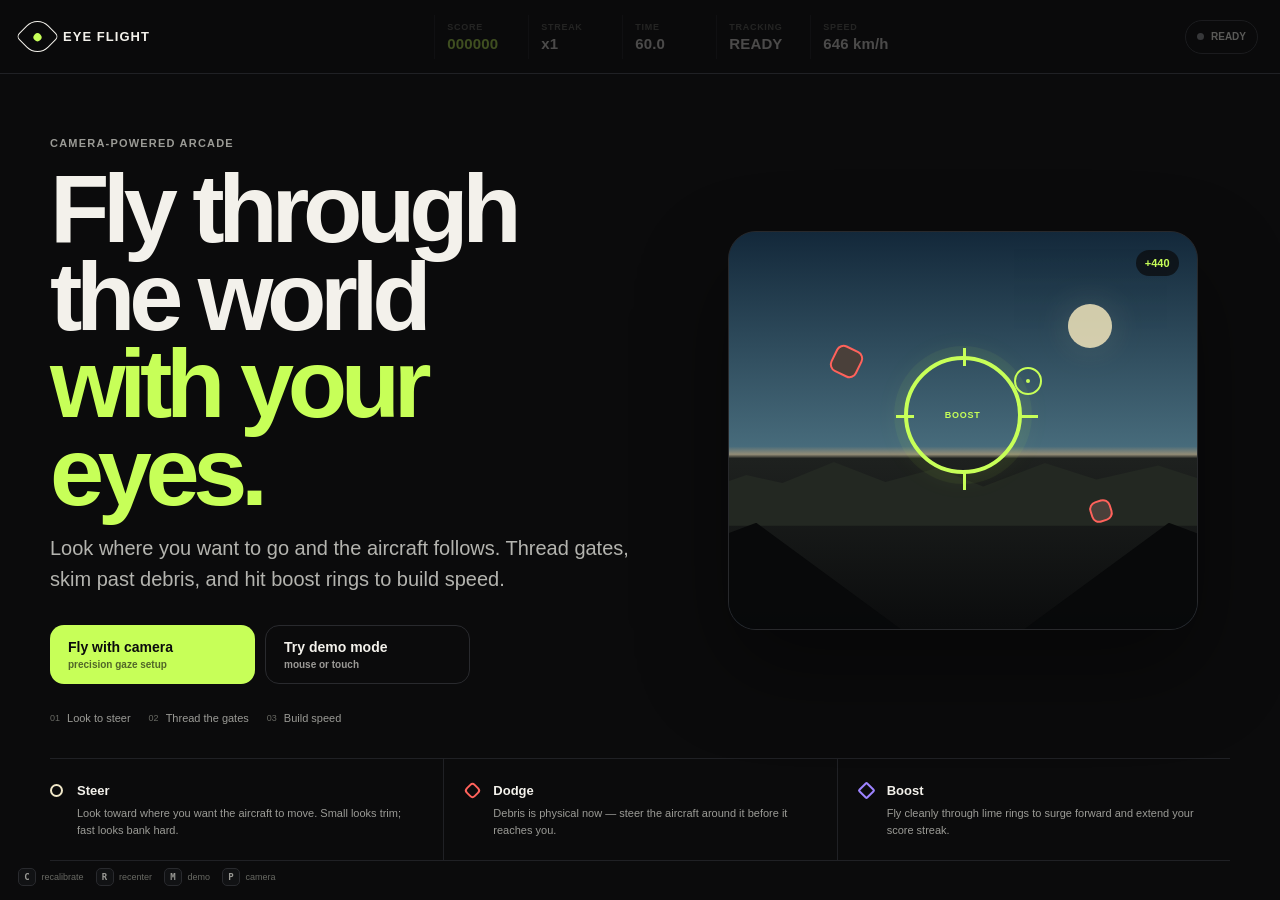
==== index.html @ 7d13439e "first upload" ====
<!doctype html>
<html lang="en">
<head>
  <meta charset="utf-8" />
  <meta name="viewport" content="width=device-width,initial-scale=1,viewport-fit=cover,user-scalable=no" />
  <meta name="theme-color" content="#0b0b0c" />
  <meta name="description" content="Eye Flight is a first-person flying game you steer with your eyes." />
  <meta property="og:title" content="Eye Flight — Fly With Your Eyes" />
  <meta property="og:description" content="Look where you want to fly. Thread gates, dodge debris, and chase speed with gaze control." />
  <meta property="og:type" content="website" />
  <meta name="twitter:card" content="summary" />
  <meta name="mobile-web-app-capable" content="yes" />
  <meta name="apple-mobile-web-app-capable" content="yes" />
  <meta name="apple-mobile-web-app-status-bar-style" content="black-translucent" />
  <link rel="manifest" href="./site.webmanifest" />
  <link rel="icon" href="./favicon.svg" type="image/svg+xml" />
  <link rel="stylesheet" href="./styles.css" />
  <title>Eye Flight — Fly With Your Eyes</title>
  <script>
  (function(){
    window.__eyeFlightBooted=false;
    function fail(message){
      var screen=document.getElementById("errorScreen");
      if(!screen)return;
      document.querySelectorAll(".screen").forEach(function(n){n.classList.remove("active")});
      document.getElementById("errorTitle").textContent="Eye Flight couldn't start";
      document.getElementById("errorMessage").textContent=message||"Something stopped the app before it finished loading.";
      document.getElementById("errorSteps").innerHTML="Reload this page in a current browser. If you use a content blocker, allow scripts and camera access for this site.";
      screen.classList.add("active");
    }
    window.addEventListener("error",function(e){if(!window.__eyeFlightBooted)fail(e.message)});
    window.addEventListener("unhandledrejection",function(e){
      if(!window.__eyeFlightBooted){
        var r=e.reason;fail(r&&r.message?r.message:String(r||"Startup failed."));
      }
    });
    window.addEventListener("DOMContentLoaded",function(){
      setTimeout(function(){if(!window.__eyeFlightBooted)fail("Eye Flight did not finish initializing.")},1800);
    });
  })();
  </script>
</head>
<body data-state="intro">
<div id="app">
  <video id="webcam" autoplay playsinline muted></video>
  <canvas id="probeCanvas" width="128" height="48"></canvas>
  <canvas id="gameCanvas"></canvas>

  <div id="gazeCursor" class="gaze-cursor" aria-hidden="true">
    <span class="cursor-ring"></span>
    <span class="cursor-dot"></span>
  </div>

  <header class="topbar">
    <a class="brand" href="#" aria-label="Eye Flight home">
      <span class="brand-icon" aria-hidden="true"><i></i></span>
      <span class="brand-name">EYE FLIGHT</span>
    </a>
    <div class="hud" aria-label="Game status">
      <div class="hud-item hud-score"><span>SCORE</span><b id="score">000000</b></div>
      <div class="hud-item"><span>STREAK</span><b id="combo">x1</b></div>
      <div class="hud-item"><span>TIME</span><b id="timer">60.0</b></div>
      <div class="hud-item hud-tech"><span>TRACKING</span><b id="sensorMode">READY</b></div>
      <div class="hud-item hud-tech"><span id="precisionRate">CAMERA</span><b id="skipRate">—</b></div>
    </div>
    <div class="top-actions">
      <div class="status-chip"><i id="modeDot"></i><span id="statePill">READY</span></div>
      <button id="mobileCamBtn" class="top-button" type="button">Camera</button>
    </div>
  </header>

  <aside class="camera-card" id="cameraCard">
    <div class="camera-card-head">
      <div><small>CAMERA</small><strong>Live preview</strong></div>
      <button id="togglePreviewBtn" class="plain-icon" type="button" aria-label="Hide camera preview">−</button>
    </div>
    <div class="preview-wrap">
      <canvas id="previewCanvas" width="256" height="144"></canvas>
      <span class="live-label"><i></i>LIVE</span>
    </div>
    <label for="cameraSelect">Choose camera</label>
    <select id="cameraSelect" aria-label="Choose camera"></select>
    <p id="cameraStatus" class="camera-status">Waiting for camera…</p>
    <small class="camera-note">Video stays in your browser.</small>
  </aside>

  <section class="screen active intro-screen" id="introScreen">
    <main class="landing">
      <div class="hero-copy">
        <p class="eyebrow">CAMERA-POWERED ARCADE</p>
        <h1>Fly through the world<br><em>with your eyes.</em></h1>
        <p class="hero-lede">Look where you want to go and the aircraft follows. Thread gates, skim past debris, and hit boost rings to build speed.</p>
        <div class="hero-actions">
          <button id="startBtn" class="button button-primary" type="button"><span>Fly with camera</span><small>precision gaze setup</small></button>
          <button id="mouseBtn" class="button button-secondary" type="button"><span>Try demo mode</span><small>mouse or touch</small></button>
        </div>
        <div class="hero-meta">
          <span><i>01</i> Look to steer</span>
          <span><i>02</i> Thread the gates</span>
          <span><i>03</i> Build speed</span>
        </div>
      </div>

      <div class="hero-visual" aria-hidden="true">
        <div class="demo-stage flight-demo">
          <div class="demo-sky"></div>
          <div class="demo-sun"></div>
          <div class="demo-ridge"></div>
          <div class="demo-flight-gate"><span>BOOST</span></div>
          <div class="demo-debris d1"></div>
          <div class="demo-debris d2"></div>
          <div class="demo-flight-gaze"></div>
          <div class="demo-cockpit left"></div>
          <div class="demo-cockpit right"></div>
          <div class="demo-score">+440</div>
        </div>
      </div>

      <div class="how-row">
        <article><span class="how-mark cyan"></span><div><strong>Steer</strong><p>Look toward where you want the aircraft to move. Small looks trim; fast looks bank hard.</p></div></article>
        <article><span class="how-mark red"></span><div><strong>Dodge</strong><p>Debris is physical now — steer the aircraft around it before it reaches you.</p></div></article>
        <article><span class="how-mark violet"></span><div><strong>Boost</strong><p>Fly cleanly through lime rings to surge forward and extend your score streak.</p></div></article>
      </div>

      <div id="mobileHint" class="mobile-hint">On phones, keep the selfie camera near eye level and hold the device steady while you fly.</div>
      <div class="landing-foot"><span>Camera processing happens in-browser.</span><a href="./privacy.html" target="_blank" rel="noopener">Privacy</a></div>
    </main>
  </section>

  <section class="screen loading-screen" id="loadingScreen">
    <div class="modal-card loading-card">
      <div class="loader-mark"><i></i></div>
      <p class="eyebrow">SETTING UP</p>
      <h2 id="loadingTitle">Starting camera…</h2>
      <p id="loadingDetail">Checking browser support.</p>
      <div class="step-line"><i></i></div>
      <button id="loadingBackBtn" class="text-button" type="button">Cancel</button>
    </div>
  </section>

  <section class="screen calibration-screen" id="calibrationScreen">
    <div class="cal-copy">
      <div><p class="eyebrow">PERSONAL GAZE SETUP</p><h2>Follow each dot with your eyes</h2><p>Keep your head comfortably still while Eye Flight learns your gaze.</p></div>
      <div class="cal-count"><span id="calStage">MAP</span><b id="calCounter">1 / 21</b></div>
    </div>
    <div id="calPoint" class="cal-point"><span class="cal-ring"></span><i></i></div>
    <div id="calWarning" class="warning"><strong>Can't see your eyes clearly.</strong><span>Face the camera and use even front lighting.</span></div>
    <div class="cal-bottom">
      <div class="progress"><i id="calProgress"></i></div>
      <div><span>Eyes only. Keep your head steady.</span><button id="calRestartBtn" class="text-button" type="button">Restart</button></div>
    </div>
  </section>

  <section class="screen ready-screen" id="readyScreen">
    <div class="ready-copy"><p class="eyebrow">READY</p><h2>Flight controls are ready.</h2><p>Look at the center and hold to launch.</p></div>
    <div id="readyTarget" class="ready-target"><div id="readyProgress" class="ready-progress"></div><span class="ready-dot"></span><strong>LOOK HERE</strong></div>
    <div class="quality-card"><span>SETUP QUALITY</span><b id="qualityLabel">CALIBRATED</b><small id="qualityText">Look at the center and hold to begin.</small></div>
  </section>

  <section class="screen gameover-screen" id="gameOverScreen">
    <div class="results">
      <div class="results-score">
        <p class="eyebrow">FLIGHT COMPLETE</p><span>YOUR SCORE</span><h2 id="finalScore">000000</h2><p id="adaptiveSummary"></p>
        <div class="result-actions">
          <button id="replayBtn" class="button button-primary" type="button"><span>Play again</span></button>
          <button id="recalibrateBtn" class="button button-secondary" type="button"><span>Recalibrate</span></button>
        </div>
      </div>
      <div class="result-stats">
        <div><span>GATES</span><b id="statLocks">0</b></div>
        <div><span>BEST STREAK</span><b id="statChain">x0</b></div>
        <div><span>NEAR MISSES</span><b id="statSaccades">0</b></div>
        <div><span>BOOSTS</span><b id="statCaches">0</b></div>
        <div><span>PERFECT GATES</span><b id="statOverdrives">0</b></div>
        <div><span>VISION READS</span><b id="statPrecision">0</b></div>
      </div>
    </div>
  </section>

  <section class="screen error-screen" id="errorScreen">
    <div class="modal-card error-card">
      <div class="error-mark">!</div><p class="eyebrow">CAN'T CONTINUE</p><h2 id="errorTitle">Eye Flight couldn't start</h2><p id="errorMessage"></p><div id="errorSteps" class="error-steps"></div>
      <div class="error-actions"><button id="retryBtn" class="button button-primary" type="button"><span>Try again</span></button><button id="errorMouseBtn" class="button button-secondary" type="button"><span>Use demo mode</span></button></div>
    </div>
  </section>

  <div id="toast" class="toast" role="status" aria-live="polite"></div>
  <div id="overdriveBadge" class="overdrive-badge"><span>BOOST</span><b id="overdriveTime">6.0</b><small>×2</small></div>

  <footer class="footer">
    <span><kbd>C</kbd> recalibrate</span><span><kbd>R</kbd> recenter</span><span><kbd>M</kbd> demo</span><span><kbd>P</kbd> camera</span>
  </footer>
</div>
<script src="./app.js" defer></script>
</body>
</html>
---- styles.css ----
:root{
  --bg:#0b0b0c;--panel:#151618;--panel2:#1a1b1e;--line:#292a2e;--line2:#202125;
  --text:#f3f1eb;--muted:#9b9b96;--muted2:#686963;--lime:#c7ff58;--red:#ff625b;--violet:#9d83ff;--cream:#f0e7c8;
  --topbar:74px;--safe-top:env(safe-area-inset-top,0px);--safe-right:env(safe-area-inset-right,0px);
  --safe-bottom:env(safe-area-inset-bottom,0px);--safe-left:env(safe-area-inset-left,0px);
  color-scheme:dark;font-family:Inter,ui-sans-serif,-apple-system,BlinkMacSystemFont,"Segoe UI",Roboto,Helvetica,Arial,sans-serif;
}
*{box-sizing:border-box} html,body,#app{width:100%;height:100%;margin:0} html,body{background:var(--bg)}
body{overflow:hidden;color:var(--text);-webkit-font-smoothing:antialiased;text-rendering:optimizeLegibility}
button,select{font:inherit} button{cursor:pointer} a{color:inherit}
#app{position:relative;height:100dvh;overflow:hidden;background:var(--bg)}
#webcam,#probeCanvas{position:fixed;left:-10000px;top:-10000px;width:2px;height:2px;opacity:0;pointer-events:none}
#gameCanvas{position:absolute;inset:0;width:100%;height:100%;display:block;z-index:1}

/* top bar */
.topbar{
  position:absolute;z-index:30;left:0;right:0;top:0;height:calc(var(--topbar) + var(--safe-top));
  padding:var(--safe-top) max(22px,var(--safe-right)) 0 max(22px,var(--safe-left));
  display:flex;align-items:center;gap:24px;background:rgba(11,11,12,.96);border-bottom:1px solid var(--line2)
}
.brand{display:flex;align-items:center;gap:10px;text-decoration:none;white-space:nowrap}
.brand-icon{width:31px;height:31px;border:1.5px solid var(--text);border-radius:50% 16% 50% 16%;transform:rotate(45deg);display:grid;place-items:center}
.brand-icon i{width:8px;height:8px;border-radius:50%;background:var(--lime);display:block}
.brand-name{font-size:13px;font-weight:800;letter-spacing:.08em}
.hud{flex:1;display:flex;justify-content:center;gap:6px;min-width:0}
.hud-item{min-width:88px;padding:7px 12px;border-left:1px solid var(--line2)}
.hud-item span{display:block;font-size:9px;color:var(--muted2);letter-spacing:.08em;font-weight:700}
.hud-item b{display:block;margin-top:3px;font-size:15px;letter-spacing:.01em}
.hud-score b{color:var(--lime)}
.top-actions{margin-left:auto;display:flex;align-items:center;gap:8px}
.status-chip{display:flex;align-items:center;gap:7px;height:34px;padding:0 11px;border:1px solid var(--line);border-radius:999px;color:var(--muted);font-size:10px;font-weight:700}
.status-chip i{width:7px;height:7px;border-radius:50%;background:#5b5c5f}
body[data-state=play] .status-chip i{background:var(--lime)}
body[data-state=calibrate] .status-chip i,body[data-state=validate] .status-chip i{background:var(--violet)}
.top-button{display:none;height:34px;padding:0 12px;border:1px solid var(--line);border-radius:10px;background:var(--panel);color:var(--text);font-size:11px;font-weight:700}

/* generic */
.screen{position:absolute;z-index:20;left:0;right:0;top:calc(var(--topbar) + var(--safe-top));bottom:0;display:none;overflow:auto;background:var(--bg)}
.screen.active{display:block}
.eyebrow{margin:0;color:var(--muted);font-size:11px;font-weight:800;letter-spacing:.11em}
.button{border:0;border-radius:14px;min-height:56px;padding:13px 18px;text-align:left;transition:transform .15s ease,background .15s ease,border-color .15s ease}
.button span{display:block;font-size:14px;font-weight:800}.button small{display:block;margin-top:4px;font-size:10px;font-weight:600;opacity:.62}
.button-primary{background:var(--lime);color:#0b0b0c}.button-primary:hover{background:#d3ff79;transform:translateY(-1px)}
.button-secondary{background:transparent;color:var(--text);border:1px solid var(--line)}.button-secondary:hover{background:var(--panel);transform:translateY(-1px)}
.text-button{border:0;padding:6px 0;background:transparent;color:var(--muted);font-size:11px;font-weight:700}.text-button:hover{color:var(--text)}
button:focus-visible,select:focus-visible,a:focus-visible{outline:2px solid var(--lime);outline-offset:3px}

/* landing */
.intro-screen{background:var(--bg)}
.landing{
  width:min(1180px,calc(100% - 44px));min-height:calc(100% - 34px);margin:0 auto;padding:clamp(48px,7vh,86px) 0 34px;
  display:grid;grid-template-columns:1.05fr .95fr;grid-template-areas:"copy visual" "how how" "mobile mobile" "foot foot";
  gap:34px 54px;align-items:center
}
.hero-copy{grid-area:copy;align-self:center}
.hero-copy h1{margin:16px 0 18px;font-size:clamp(58px,7.6vw,104px);line-height:.9;letter-spacing:-.065em;font-weight:800}
.hero-copy h1 em{color:var(--lime);font-style:normal}
.hero-lede{width:min(620px,100%);margin:0;color:#b4b4af;font-size:clamp(16px,1.7vw,20px);line-height:1.55}
.hero-actions{display:flex;gap:10px;margin-top:30px}.hero-actions .button{min-width:205px}
.hero-meta{display:flex;flex-wrap:wrap;gap:10px 18px;margin-top:28px;color:var(--muted);font-size:11px}
.hero-meta span{display:flex;align-items:center;gap:7px}.hero-meta i{font-style:normal;color:var(--muted2);font-size:9px}
.hero-visual{grid-area:visual;display:grid;place-items:center;min-height:430px}
.demo-stage{position:relative;width:min(410px,36vw);aspect-ratio:1;border-radius:50%;background:#111214;border:1px solid #242529;box-shadow:0 40px 100px rgba(0,0,0,.36)}
.demo-stage:before{content:"";position:absolute;inset:11%;border-radius:50%;border:1px solid #202125}
.demo-stage:after{content:"";position:absolute;inset:27%;border-radius:50%;border:1px solid #1d1e21}
.demo-target{position:absolute;width:92px;height:92px;left:50%;top:46%;transform:translate(-50%,-50%);border:2px solid var(--cream);border-radius:50%;display:grid;place-items:center;box-shadow:0 0 0 10px rgba(240,231,200,.04)}
.demo-target span{width:8px;height:8px;border-radius:50%;background:var(--cream)}
.demo-gaze{position:absolute;width:26px;height:26px;left:58%;top:34%;border:2px solid var(--lime);border-radius:50%}.demo-gaze:after{content:"";position:absolute;width:4px;height:4px;border-radius:50%;background:var(--lime);left:9px;top:9px}
.demo-danger{position:absolute;width:28px;height:28px;background:var(--red);border-radius:7px;transform:rotate(45deg)}.d1{left:18%;top:26%}.d2{right:17%;bottom:25%}
.demo-shard{position:absolute;width:18px;height:18px;border:2px solid var(--violet);transform:rotate(45deg)}.s1{left:26%;bottom:21%}.s2{right:21%;top:23%}
.demo-score{position:absolute;right:13%;top:50%;font-size:14px;font-weight:800;color:var(--lime)}
.how-row{grid-area:how;display:grid;grid-template-columns:repeat(3,1fr);border-top:1px solid var(--line2);border-bottom:1px solid var(--line2)}
.how-row article{display:flex;gap:14px;padding:22px 22px 22px 0}.how-row article+article{padding-left:22px;border-left:1px solid var(--line2)}
.how-mark{flex:0 0 auto;width:13px;height:13px;margin-top:3px;border-radius:50%;border:2px solid currentColor}.how-mark.cyan{color:var(--cream)}
.how-mark.red{color:var(--red);border-radius:4px;transform:rotate(45deg)}.how-mark.violet{color:var(--violet);border-radius:2px;transform:rotate(45deg)}
.how-row strong{font-size:13px}.how-row p{margin:6px 0 0;color:var(--muted);font-size:11px;line-height:1.5}
.mobile-hint{grid-area:mobile;display:none;color:var(--muted);font-size:11px;line-height:1.5}
.landing-foot{grid-area:foot;display:flex;justify-content:space-between;gap:20px;color:var(--muted2);font-size:10px}.landing-foot a{text-decoration:none;color:var(--muted)}.landing-foot a:hover{color:var(--text)}

/* camera */
.camera-card{position:absolute;z-index:55;right:18px;top:calc(var(--topbar) + var(--safe-top) + 14px);width:286px;display:none;padding:14px;border:1px solid var(--line);border-radius:18px;background:#111214;box-shadow:0 24px 80px rgba(0,0,0,.48)}
.camera-card.visible{display:block}.camera-card-head{display:flex;align-items:center;justify-content:space-between;margin-bottom:10px}
.camera-card-head small{display:block;color:var(--muted2);font-size:8px;font-weight:800;letter-spacing:.08em}.camera-card-head strong{display:block;margin-top:2px;font-size:12px}
.plain-icon{width:31px;height:31px;border:1px solid var(--line);border-radius:9px;background:transparent;color:var(--text)}
.preview-wrap{position:relative;overflow:hidden;border-radius:12px;background:#050505}#previewCanvas{display:block;width:100%;height:auto;transform:scaleX(-1)}
.live-label{position:absolute;left:8px;bottom:8px;display:flex;align-items:center;gap:5px;padding:4px 6px;background:rgba(0,0,0,.64);border-radius:999px;font-size:8px;font-weight:800}
.live-label i{width:6px;height:6px;border-radius:50%;background:var(--lime)}
.camera-card.preview-hidden .preview-wrap{display:none}.camera-card label{display:block;margin:12px 0 6px;color:var(--muted);font-size:10px;font-weight:700}
.camera-card select{width:100%;border:1px solid var(--line);background:#0e0f10;color:var(--text);border-radius:10px;padding:10px 11px;outline:none}
.camera-status{margin:8px 0 0;color:var(--muted);font-size:10px}.camera-note{display:block;margin-top:6px;color:var(--muted2)}

/* modal/error */
.loading-screen,.error-screen{display:none;place-items:center;padding:26px}.loading-screen.active,.error-screen.active{display:grid}
.modal-card{width:min(520px,100%);border:1px solid var(--line);border-radius:22px;background:var(--panel);padding:34px}.loading-card{text-align:center}
.loader-mark{width:52px;height:52px;margin:0 auto 22px;border:1px solid #303136;border-radius:50%;display:grid;place-items:center}.loader-mark i{width:14px;height:14px;border-radius:50%;background:var(--lime);animation:loaderPulse 1s ease-in-out infinite alternate}
@keyframes loaderPulse{to{transform:scale(.65);opacity:.45}}
.loading-card h2,.error-card h2{margin:10px 0 8px;font-size:30px;letter-spacing:-.035em}.loading-card>p:not(.eyebrow),.error-card>p:not(.eyebrow){margin:0;color:var(--muted);line-height:1.5}
.step-line{height:3px;margin:28px 0 18px;background:#222327;overflow:hidden;border-radius:999px}.step-line i{display:block;width:38%;height:100%;background:var(--lime);animation:loadSlide 1.2s ease-in-out infinite alternate}
@keyframes loadSlide{to{transform:translateX(165%)}}
.error-mark{width:42px;height:42px;margin-bottom:20px;border-radius:50%;border:1px solid #733633;color:var(--red);display:grid;place-items:center;font-weight:900}
.error-steps{margin:18px 0;padding:14px;background:#101113;border-radius:12px;color:#b5b5b0;font-size:11px;line-height:1.55}.error-actions{display:flex;gap:8px}.error-actions .button{flex:1}

/* calibration */
.calibration-screen{overflow:hidden;background:#0b0b0c}.cal-copy{position:absolute;z-index:3;left:26px;right:26px;top:24px;display:flex;align-items:flex-start;justify-content:space-between;gap:24px}
.cal-copy h2{margin:7px 0 5px;font-size:24px;letter-spacing:-.03em}.cal-copy>div>p:last-child{margin:0;color:var(--muted);font-size:11px}
.cal-count{min-width:110px;text-align:right}.cal-count span{display:block;color:var(--muted2);font-size:9px;font-weight:800}.cal-count b{display:block;margin-top:4px;font-size:16px}
.cal-point{position:fixed;z-index:32;width:66px;height:66px;margin:-33px 0 0 -33px;border-radius:50%}.cal-ring{position:absolute;inset:0;border:2px solid var(--cream);border-radius:50%;box-shadow:0 0 0 8px rgba(240,231,200,.04);animation:calBreath 1s ease-in-out infinite alternate}
@keyframes calBreath{to{transform:scale(.88);opacity:.72}}.cal-point i{position:absolute;left:29px;top:29px;width:8px;height:8px;border-radius:50%;background:var(--lime)}
.warning{position:absolute;z-index:3;left:50%;bottom:92px;transform:translateX(-50%);width:min(520px,calc(100% - 32px));display:flex;gap:8px;align-items:center;justify-content:center;padding:10px 12px;border-radius:10px;background:#2a1515;color:#ffb1ac;font-size:10px;opacity:0;transition:opacity .15s}
.warning.visible{opacity:1}.warning span{color:#d58f8b}
.cal-bottom{position:absolute;z-index:3;left:50%;bottom:20px;transform:translateX(-50%);width:min(580px,calc(100% - 36px))}
.progress{height:4px;background:#242529;overflow:hidden;border-radius:999px}.progress i{display:block;width:0;height:100%;background:var(--lime);transition:width .16s}
.cal-bottom>div:last-child{display:flex;justify-content:space-between;align-items:center;margin-top:8px;color:var(--muted);font-size:10px}

/* ready */
.ready-screen{overflow:hidden;background:#0b0b0c}.ready-copy{position:absolute;top:34px;left:50%;width:min(620px,calc(100% - 40px));transform:translateX(-50%);text-align:center}
.ready-copy h2{margin:7px 0 5px;font-size:30px;letter-spacing:-.04em}.ready-copy>p:last-child{margin:0;color:var(--muted);font-size:12px}
.ready-target{position:fixed;width:190px;height:190px;margin:-95px 0 0 -95px;border-radius:50%;border:1px solid #37383c;display:grid;place-items:center}
.ready-target:before{content:"";position:absolute;inset:18px;border:1px solid #25262a;border-radius:50%}.ready-target strong{position:absolute;bottom:43px;font-size:10px;letter-spacing:.08em}
.ready-dot{width:12px;height:12px;border-radius:50%;background:var(--lime)}
.ready-progress{position:absolute;inset:-8px;border-radius:50%;--p:0deg;background:conic-gradient(var(--lime) var(--p),#1e1f22 0);-webkit-mask:radial-gradient(transparent 73%,#000 74%);mask:radial-gradient(transparent 73%,#000 74%)}
.quality-card{position:absolute;left:50%;bottom:28px;width:min(390px,calc(100% - 36px));transform:translateX(-50%);text-align:center}
.quality-card span{display:block;color:var(--muted2);font-size:8px;font-weight:800;letter-spacing:.08em}.quality-card b{display:block;margin-top:5px;font-size:11px}.quality-card small{display:block;margin-top:4px;color:var(--muted)}

/* cursor */
.gaze-cursor{position:fixed;z-index:70;left:50%;top:50%;width:34px;height:34px;margin:-17px 0 0 -17px;pointer-events:none;opacity:0;transform:scale(.8);transition:opacity .08s linear,transform .08s linear}
.gaze-cursor.visible{opacity:1;transform:scale(1)}.cursor-ring{position:absolute;inset:7px;border:2px solid var(--lime);border-radius:50%}.cursor-dot{position:absolute;left:15px;top:15px;width:4px;height:4px;border-radius:50%;background:var(--lime)}
.gaze-cursor.lost .cursor-ring{border-color:var(--red)}.gaze-cursor.lost .cursor-dot{background:var(--red)}
body[data-state=intro] .gaze-cursor,body[data-state=loading] .gaze-cursor,body[data-state=calibrate] .gaze-cursor,body[data-state=validate] .gaze-cursor,body[data-state=gameover] .gaze-cursor,body[data-state=error] .gaze-cursor{opacity:0!important}

/* results */
.gameover-screen{padding:clamp(28px,6vh,64px) 28px}.results{width:min(920px,100%);margin:0 auto;display:grid;grid-template-columns:1.05fr .95fr;gap:16px}
.results-score,.result-stats{border:1px solid var(--line);border-radius:22px;background:var(--panel)}.results-score{padding:36px}.results-score>span{display:block;margin-top:28px;color:var(--muted);font-size:10px;font-weight:800}
.results-score h2{margin:4px 0 10px;color:var(--lime);font-size:clamp(58px,8vw,90px);line-height:1;letter-spacing:-.06em}
.results-score>p:last-of-type{min-height:32px;color:var(--muted);font-size:11px;line-height:1.5}.result-actions{display:flex;gap:8px;margin-top:24px}.result-actions .button{flex:1}
.result-stats{padding:10px;display:grid;grid-template-columns:repeat(2,1fr);gap:8px}.result-stats div{min-height:96px;padding:16px;border:1px solid var(--line2);border-radius:14px;background:#121315}
.result-stats span{display:block;color:var(--muted2);font-size:8px;font-weight:800;letter-spacing:.08em}.result-stats b{display:block;margin-top:10px;font-size:22px}

/* transient */
.toast{position:absolute;z-index:80;top:calc(var(--topbar) + var(--safe-top) + 14px);left:50%;transform:translate(-50%,-5px);padding:9px 13px;border-radius:999px;background:var(--text);color:#0b0b0c;font-size:10px;font-weight:800;opacity:0;transition:.12s;pointer-events:none}
.toast.visible{opacity:1;transform:translate(-50%,0)}
.overdrive-badge{position:absolute;z-index:45;top:calc(var(--topbar) + var(--safe-top) + 14px);left:50%;transform:translateX(-50%);display:none;align-items:center;gap:8px;padding:9px 12px;border-radius:999px;background:var(--violet);color:#0b0b0c;font-size:10px;font-weight:900}
.overdrive-badge.visible{display:flex}.overdrive-badge b{font-size:12px}.overdrive-badge small{font-size:9px}
.footer{position:absolute;z-index:25;left:18px;bottom:max(14px,var(--safe-bottom));display:flex;gap:12px;color:var(--muted2);font-size:9px}
kbd{display:inline-grid;place-items:center;min-width:18px;height:18px;margin-right:3px;border:1px solid var(--line);border-radius:5px;background:#111214;color:var(--muted);font:700 9px ui-monospace,monospace}
body[data-state=intro] .hud{opacity:.28}body[data-state=intro] .status-chip{opacity:.55}body[data-state=play] .hud-score b{font-size:18px}

/* responsive */
@media(max-width:980px){.hud-tech{display:none}.landing{grid-template-columns:1fr .82fr;gap:30px}.hero-copy h1{font-size:clamp(56px,9vw,84px)}.demo-stage{width:min(340px,38vw)}}
@media(max-width:760px),(pointer:coarse){
  :root{--topbar:62px}
  #app{height:100dvh}.topbar{gap:10px;padding-left:max(10px,var(--safe-left));padding-right:max(10px,var(--safe-right))}
  .brand{gap:7px}.brand-icon{width:28px;height:28px}.brand-name{font-size:11px}
  .hud{justify-content:flex-end;gap:0}.hud-item{min-width:auto;padding:5px 9px}.hud-item span{font-size:7px}.hud-item b{font-size:13px}.hud-score b{font-size:14px}
  .hud-item:nth-child(2){display:none}.status-chip{display:none}.top-button{display:block}.footer{display:none}
  .landing{width:min(calc(100% - 28px),620px);min-height:auto;padding:32px 0 calc(34px + var(--safe-bottom));grid-template-columns:1fr;grid-template-areas:"copy" "visual" "how" "mobile" "foot";gap:26px}
  .hero-copy h1{margin-top:13px;font-size:clamp(49px,15vw,72px);line-height:.92}.hero-lede{font-size:15px;line-height:1.52}
  .hero-actions{display:grid;grid-template-columns:1fr}.hero-actions .button{width:100%;min-height:60px}.hero-meta{gap:8px 14px}
  .hero-visual{min-height:0}.demo-stage{width:min(82vw,320px)}.how-row{grid-template-columns:1fr}.how-row article{padding:16px 0}.how-row article+article{padding-left:0;border-left:0;border-top:1px solid var(--line2)}
  .mobile-hint{display:block}.landing-foot{font-size:9px}
  .camera-card.visible{display:none!important;position:fixed;left:10px;right:10px;top:calc(var(--topbar) + var(--safe-top) + 8px);width:auto;max-height:calc(100dvh - var(--topbar) - var(--safe-top) - 18px);overflow:auto}
  .camera-card.visible.mobile-open{display:block!important}.camera-card.visible.mobile-open .preview-wrap{display:block}
  .cal-copy{left:16px;right:16px;top:18px}.cal-copy h2{font-size:19px}.cal-copy>div>p:last-child{max-width:250px;font-size:10px}.cal-count{min-width:76px}.cal-count b{font-size:14px}
  .cal-point{width:72px;height:72px;margin:-36px 0 0 -36px}.cal-point i{left:32px;top:32px}.cal-bottom{bottom:calc(16px + var(--safe-bottom))}
  .ready-copy{top:22px}.ready-copy h2{font-size:24px}.ready-target{width:174px;height:174px;margin:-87px 0 0 -87px}.quality-card{bottom:calc(20px + var(--safe-bottom))}
  .gaze-cursor{width:38px;height:38px;margin:-19px 0 0 -19px}.cursor-ring{inset:8px}.cursor-dot{left:17px;top:17px}
  .gameover-screen{padding:24px 16px calc(30px + var(--safe-bottom))}.results{grid-template-columns:1fr}.results-score{padding:26px 22px}.result-stats{grid-template-columns:repeat(3,1fr)}.result-stats div{min-height:82px;padding:12px}.result-stats b{font-size:18px}
  body[data-state=calibrate] #app,body[data-state=validate] #app,body[data-state=ready] #app,body[data-state=play] #app{height:100svh}
}
@media(max-width:420px){.brand-name{display:none}.hud-item{padding-inline:7px}.landing{width:calc(100% - 24px)}.hero-copy h1{font-size:clamp(46px,15vw,64px)}.result-stats{grid-template-columns:repeat(2,1fr)}}
@media(pointer:coarse) and (orientation:landscape) and (max-height:520px){
  :root{--topbar:54px}.landing{width:min(calc(100% - 28px),960px);grid-template-columns:1fr 1fr;grid-template-areas:"copy visual" "foot foot";padding:18px 0 calc(18px + var(--safe-bottom));gap:18px 26px}
  .hero-copy h1{font-size:46px}.hero-lede{font-size:12px}.hero-actions{grid-template-columns:1fr 1fr;margin-top:18px}.hero-meta,.how-row,.mobile-hint{display:none}.demo-stage{width:min(39vh,250px)}
  .cal-copy{top:10px}.cal-copy>div>p:last-child{display:none}.cal-bottom{bottom:8px}.ready-copy{top:10px}.quality-card{bottom:8px}
}
@media(prefers-reduced-motion:reduce){*,*:before,*:after{animation-duration:.001ms!important;animation-iteration-count:1!important;scroll-behavior:auto!important}}


/* ---------- Eye Flight product layer ---------- */
.flight-demo{
  width:min(470px,40vw);
  aspect-ratio:1.18/1;
  border-radius:28px;
  overflow:hidden;
  background:#152738;
  border:1px solid #28292c;
  box-shadow:0 38px 90px rgba(0,0,0,.42);
}
.flight-demo:before,.flight-demo:after{display:none}
.demo-sky{
  position:absolute;
  inset:0;
  background:linear-gradient(180deg,#13283a 0%,#476b7b 54%,#928c77 56%,#1e211f 57%,#0b0c0d 100%);
}
.demo-sun{
  position:absolute;
  width:44px;height:44px;
  border-radius:50%;
  right:18%;top:18%;
  background:#f4e7bd;
  opacity:.84;
  box-shadow:0 0 36px rgba(244,231,189,.16);
}
.demo-ridge{
  position:absolute;
  left:-5%;right:-5%;top:52%;
  height:22%;
  background:#232822;
  clip-path:polygon(0 58%,8% 42%,15% 51%,25% 27%,35% 50%,45% 34%,54% 55%,66% 28%,76% 47%,88% 31%,100% 54%,100% 100%,0 100%);
}
.demo-flight-gate{
  position:absolute;
  width:118px;height:118px;
  left:50%;top:46%;
  transform:translate(-50%,-50%);
  border:4px solid var(--lime);
  border-radius:50%;
  box-shadow:0 0 0 10px rgba(199,255,88,.05),0 0 32px rgba(199,255,88,.08);
}
.demo-flight-gate:before,.demo-flight-gate:after{
  content:"";
  position:absolute;
  background:var(--lime);
}
.demo-flight-gate:before{
  width:18px;height:3px;
  left:-12px;top:55px;
  box-shadow:124px 0 0 var(--lime);
}
.demo-flight-gate:after{
  width:3px;height:18px;
  left:55px;top:-12px;
  box-shadow:0 124px 0 var(--lime);
}
.demo-flight-gate span{
  position:absolute;
  left:50%;top:50%;
  transform:translate(-50%,-50%);
  color:var(--lime);
  font-size:9px;font-weight:900;letter-spacing:.08em;
}
.demo-debris{
  position:absolute;
  width:29px;height:29px;
  border-radius:8px;
  background:#4a403a;
  border:2px solid var(--red);
  transform:rotate(26deg);
}
.demo-debris.d1{left:22%;top:29%}
.demo-debris.d2{right:18%;bottom:27%;width:22px;height:22px;transform:rotate(-18deg)}
.demo-flight-gaze{
  position:absolute;
  width:28px;height:28px;
  left:61%;top:34%;
  border:2px solid var(--lime);
  border-radius:50%;
}
.demo-flight-gaze:after{
  content:"";
  position:absolute;
  width:4px;height:4px;border-radius:50%;
  background:var(--lime);
  left:10px;top:10px;
}
.demo-cockpit{
  position:absolute;
  bottom:-1px;
  width:42%;height:27%;
  background:#08090a;
  opacity:.96;
}
.demo-cockpit.left{left:-5%;clip-path:polygon(0 18%,26% 0,100% 100%,0 100%)}
.demo-cockpit.right{right:-5%;clip-path:polygon(74% 0,100% 18%,100% 100%,0 100%)}
.flight-demo .demo-score{
  top:18px;right:18px;
  padding:7px 9px;
  border-radius:999px;
  background:rgba(11,11,12,.72);
  color:var(--lime);
  font-size:11px;
}

body[data-state=play] .screen{pointer-events:none}
body[data-state=play] .camera-card,
body[data-state=play] .topbar,
body[data-state=play] .toast,
body[data-state=play] .overdrive-badge{pointer-events:auto}

@media(max-width:760px),(pointer:coarse){
  .flight-demo{width:min(92vw,420px);border-radius:22px}
}
@media(pointer:coarse) and (orientation:landscape) and (max-height:520px){
  .flight-demo{width:min(50vh,270px)}
}
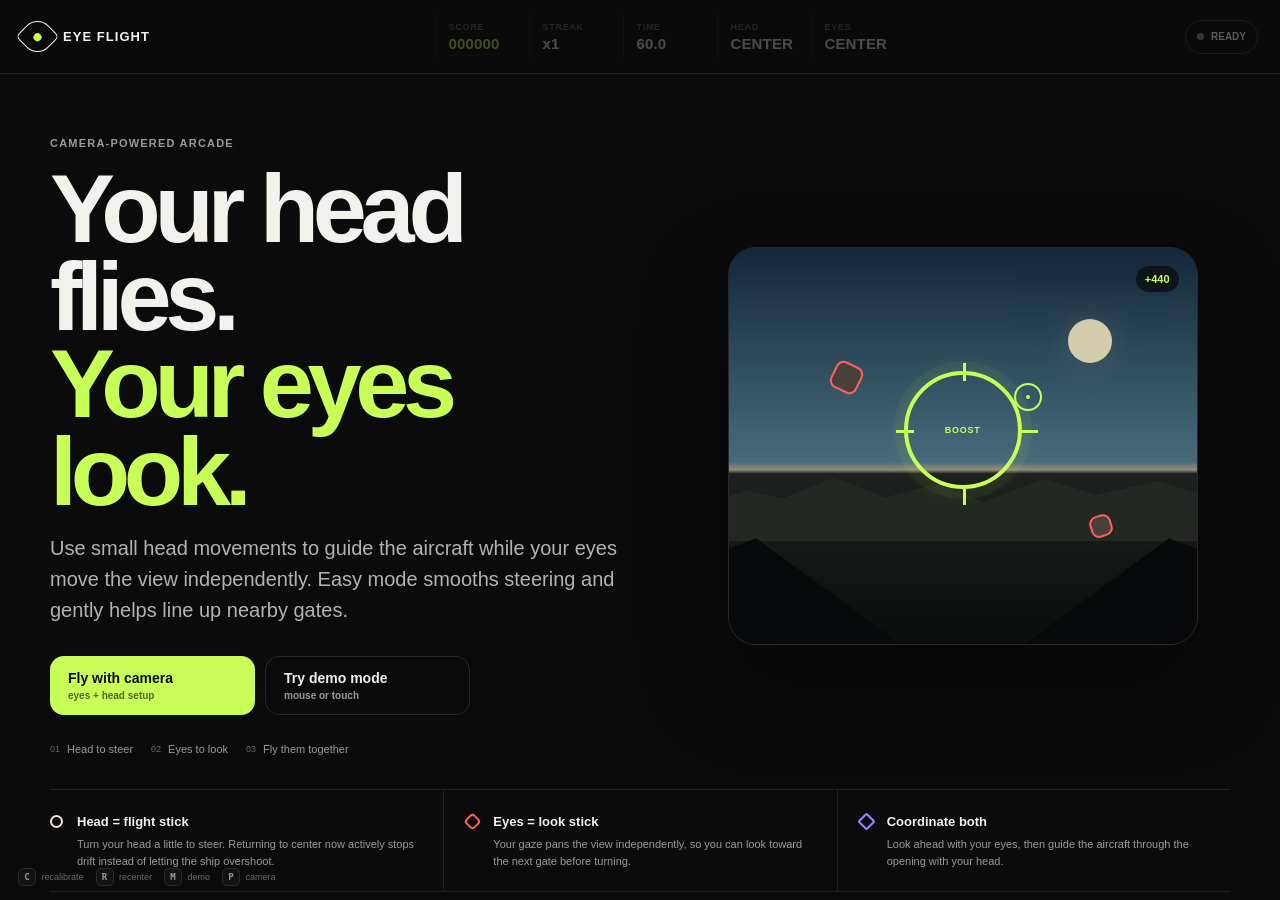
==== commit 60414342: "updates for head steering and eye tracking" ====
--- a/index.html
+++ b/index.html
@@ -4,9 +4,9 @@
   <meta charset="utf-8" />
   <meta name="viewport" content="width=device-width,initial-scale=1,viewport-fit=cover,user-scalable=no" />
   <meta name="theme-color" content="#0b0b0c" />
-  <meta name="description" content="Eye Flight is a first-person flying game you steer with your eyes." />
-  <meta property="og:title" content="Eye Flight — Fly With Your Eyes" />
-  <meta property="og:description" content="Look where you want to fly. Thread gates, dodge debris, and chase speed with gaze control." />
+  <meta name="description" content="Eye Flight is a first-person flying game where calibrated 3D head pose steers the aircraft and your eyes control the view." />
+  <meta property="og:title" content="Eye Flight — Head Steers, Eyes Look" />
+  <meta property="og:description" content="Move your head to fly the ship. Move your eyes to look around. Two independent controls, like left and right thumbsticks." />
   <meta property="og:type" content="website" />
   <meta name="twitter:card" content="summary" />
   <meta name="mobile-web-app-capable" content="yes" />
@@ -15,7 +15,7 @@
   <link rel="manifest" href="./site.webmanifest" />
   <link rel="icon" href="./favicon.svg" type="image/svg+xml" />
   <link rel="stylesheet" href="./styles.css" />
-  <title>Eye Flight — Fly With Your Eyes</title>
+  <title>Eye Flight — Head Steers, Eyes Look</title>
   <script>
   (function(){
     window.__eyeFlightBooted=false;
@@ -60,11 +60,12 @@
       <div class="hud-item hud-score"><span>SCORE</span><b id="score">000000</b></div>
       <div class="hud-item"><span>STREAK</span><b id="combo">x1</b></div>
       <div class="hud-item"><span>TIME</span><b id="timer">60.0</b></div>
-      <div class="hud-item hud-tech"><span>TRACKING</span><b id="sensorMode">READY</b></div>
-      <div class="hud-item hud-tech"><span id="precisionRate">CAMERA</span><b id="skipRate">—</b></div>
+      <div class="hud-item hud-tech"><span>HEAD</span><b id="sensorMode">CENTER</b></div>
+      <div class="hud-item hud-tech"><span id="precisionRate">EYES</span><b id="skipRate">LOOK</b></div>
     </div>
     <div class="top-actions">
       <div class="status-chip"><i id="modeDot"></i><span id="statePill">READY</span></div>
+      <button id="recenterBtn" class="top-button recenter-button" type="button">Center</button>
       <button id="mobileCamBtn" class="top-button" type="button">Camera</button>
     </div>
   </header>
@@ -80,24 +81,41 @@
     </div>
     <label for="cameraSelect">Choose camera</label>
     <select id="cameraSelect" aria-label="Choose camera"></select>
+
+    <div class="control-settings">
+      <label for="steeringSelect">Steering feel</label>
+      <select id="steeringSelect" aria-label="Steering feel">
+        <option value="easy" selected>Easy — smooth + assisted</option>
+        <option value="balanced">Balanced</option>
+        <option value="direct">Direct — fast response</option>
+      </select>
+
+      <label for="lookSelect">Eye look</label>
+      <select id="lookSelect" aria-label="Eye look feel">
+        <option value="stable" selected>Stable — less jitter</option>
+        <option value="normal">Normal</option>
+        <option value="quick">Quick — faster camera</option>
+      </select>
+    </div>
+
     <p id="cameraStatus" class="camera-status">Waiting for camera…</p>
-    <small class="camera-note">Video stays in your browser.</small>
+    <small class="camera-note">Easy steering is recommended while you learn the controls. Video stays in your browser.</small>
   </aside>
 
   <section class="screen active intro-screen" id="introScreen">
     <main class="landing">
       <div class="hero-copy">
         <p class="eyebrow">CAMERA-POWERED ARCADE</p>
-        <h1>Fly through the world<br><em>with your eyes.</em></h1>
-        <p class="hero-lede">Look where you want to go and the aircraft follows. Thread gates, skim past debris, and hit boost rings to build speed.</p>
+        <h1>Your head flies.<br><em>Your eyes look.</em></h1>
+        <p class="hero-lede">Use small head movements to guide the aircraft while your eyes move the view independently. Easy mode smooths steering and gently helps line up nearby gates.</p>
         <div class="hero-actions">
-          <button id="startBtn" class="button button-primary" type="button"><span>Fly with camera</span><small>precision gaze setup</small></button>
+          <button id="startBtn" class="button button-primary" type="button"><span>Fly with camera</span><small>eyes + head setup</small></button>
           <button id="mouseBtn" class="button button-secondary" type="button"><span>Try demo mode</span><small>mouse or touch</small></button>
         </div>
         <div class="hero-meta">
-          <span><i>01</i> Look to steer</span>
-          <span><i>02</i> Thread the gates</span>
-          <span><i>03</i> Build speed</span>
+          <span><i>01</i> Head to steer</span>
+          <span><i>02</i> Eyes to look</span>
+          <span><i>03</i> Fly them together</span>
         </div>
       </div>
 
@@ -117,12 +135,12 @@
       </div>
 
       <div class="how-row">
-        <article><span class="how-mark cyan"></span><div><strong>Steer</strong><p>Look toward where you want the aircraft to move. Small looks trim; fast looks bank hard.</p></div></article>
-        <article><span class="how-mark red"></span><div><strong>Dodge</strong><p>Debris is physical now — steer the aircraft around it before it reaches you.</p></div></article>
-        <article><span class="how-mark violet"></span><div><strong>Boost</strong><p>Fly cleanly through lime rings to surge forward and extend your score streak.</p></div></article>
-      </div>
-
-      <div id="mobileHint" class="mobile-hint">On phones, keep the selfie camera near eye level and hold the device steady while you fly.</div>
+        <article><span class="how-mark cyan"></span><div><strong>Head = flight stick</strong><p>Turn your head a little to steer. Returning to center now actively stops drift instead of letting the ship overshoot.</p></div></article>
+        <article><span class="how-mark red"></span><div><strong>Eyes = look stick</strong><p>Your gaze pans the view independently, so you can look toward the next gate before turning.</p></div></article>
+        <article><span class="how-mark violet"></span><div><strong>Coordinate both</strong><p>Look ahead with your eyes, then guide the aircraft through the opening with your head.</p></div></article>
+      </div>
+
+      <div id="mobileHint" class="mobile-hint">On phones, keep the selfie camera near eye level. The phone stays still; small head movements steer while your eyes control the view.</div>
       <div class="landing-foot"><span>Camera processing happens in-browser.</span><a href="./privacy.html" target="_blank" rel="noopener">Privacy</a></div>
     </main>
   </section>
@@ -140,19 +158,19 @@
 
   <section class="screen calibration-screen" id="calibrationScreen">
     <div class="cal-copy">
-      <div><p class="eyebrow">PERSONAL GAZE SETUP</p><h2>Follow each dot with your eyes</h2><p>Keep your head comfortably still while Eye Flight learns your gaze.</p></div>
+      <div><p class="eyebrow" id="calEyebrow">PERSONAL GAZE SETUP</p><h2>Follow each dot with your eyes</h2><p id="calDescription">Keep your head still for eye calibration. Once you launch, head movement becomes the flight control.</p></div>
       <div class="cal-count"><span id="calStage">MAP</span><b id="calCounter">1 / 21</b></div>
     </div>
     <div id="calPoint" class="cal-point"><span class="cal-ring"></span><i></i></div>
     <div id="calWarning" class="warning"><strong>Can't see your eyes clearly.</strong><span>Face the camera and use even front lighting.</span></div>
     <div class="cal-bottom">
       <div class="progress"><i id="calProgress"></i></div>
-      <div><span>Eyes only. Keep your head steady.</span><button id="calRestartBtn" class="text-button" type="button">Restart</button></div>
+      <div><span id="calBottomHint">Eyes only. Keep your head steady.</span><button id="calRestartBtn" class="text-button" type="button">Restart</button></div>
     </div>
   </section>
 
   <section class="screen ready-screen" id="readyScreen">
-    <div class="ready-copy"><p class="eyebrow">READY</p><h2>Flight controls are ready.</h2><p>Look at the center and hold to launch.</p></div>
+    <div class="ready-copy"><p class="eyebrow">READY</p><h2>Dual controls are ready.</h2><p>Center your head, look at the target, and hold to launch.</p></div>
     <div id="readyTarget" class="ready-target"><div id="readyProgress" class="ready-progress"></div><span class="ready-dot"></span><strong>LOOK HERE</strong></div>
     <div class="quality-card"><span>SETUP QUALITY</span><b id="qualityLabel">CALIBRATED</b><small id="qualityText">Look at the center and hold to begin.</small></div>
   </section>
--- a/styles.css
+++ b/styles.css
@@ -31,7 +31,7 @@
 .status-chip{display:flex;align-items:center;gap:7px;height:34px;padding:0 11px;border:1px solid var(--line);border-radius:999px;color:var(--muted);font-size:10px;font-weight:700}
 .status-chip i{width:7px;height:7px;border-radius:50%;background:#5b5c5f}
 body[data-state=play] .status-chip i{background:var(--lime)}
-body[data-state=calibrate] .status-chip i,body[data-state=validate] .status-chip i{background:var(--violet)}
+body[data-state=calibrate] .status-chip i,body[data-state=validate] .status-chip i,body[data-state=headsetup] .status-chip i{background:var(--violet)}
 .top-button{display:none;height:34px;padding:0 12px;border:1px solid var(--line);border-radius:10px;background:var(--panel);color:var(--text);font-size:11px;font-weight:700}
 
 /* generic */
@@ -87,7 +87,9 @@
 .live-label i{width:6px;height:6px;border-radius:50%;background:var(--lime)}
 .camera-card.preview-hidden .preview-wrap{display:none}.camera-card label{display:block;margin:12px 0 6px;color:var(--muted);font-size:10px;font-weight:700}
 .camera-card select{width:100%;border:1px solid var(--line);background:#0e0f10;color:var(--text);border-radius:10px;padding:10px 11px;outline:none}
-.camera-status{margin:8px 0 0;color:var(--muted);font-size:10px}.camera-note{display:block;margin-top:6px;color:var(--muted2)}
+.control-settings{display:grid;grid-template-columns:1fr;gap:0;margin-top:8px;padding-top:4px;border-top:1px solid var(--line2)}
+.control-settings label{margin-top:9px}
+.camera-status{margin:10px 0 0;color:var(--muted);font-size:10px}.camera-note{display:block;margin-top:6px;color:var(--muted2);line-height:1.45}
 
 /* modal/error */
 .loading-screen,.error-screen{display:none;place-items:center;padding:26px}.loading-screen.active,.error-screen.active{display:grid}
@@ -107,7 +109,7 @@
 .cal-point{position:fixed;z-index:32;width:66px;height:66px;margin:-33px 0 0 -33px;border-radius:50%}.cal-ring{position:absolute;inset:0;border:2px solid var(--cream);border-radius:50%;box-shadow:0 0 0 8px rgba(240,231,200,.04);animation:calBreath 1s ease-in-out infinite alternate}
 @keyframes calBreath{to{transform:scale(.88);opacity:.72}}.cal-point i{position:absolute;left:29px;top:29px;width:8px;height:8px;border-radius:50%;background:var(--lime)}
 .warning{position:absolute;z-index:3;left:50%;bottom:92px;transform:translateX(-50%);width:min(520px,calc(100% - 32px));display:flex;gap:8px;align-items:center;justify-content:center;padding:10px 12px;border-radius:10px;background:#2a1515;color:#ffb1ac;font-size:10px;opacity:0;transition:opacity .15s}
-.warning.visible{opacity:1}.warning span{color:#d58f8b}
+.warning.visible{opacity:1}.warning span{color:#d58f8b}.warning.guidance{background:#171b12;color:#d7ecae}.warning.guidance span{color:#9fb17d}
 .cal-bottom{position:absolute;z-index:3;left:50%;bottom:20px;transform:translateX(-50%);width:min(580px,calc(100% - 36px))}
 .progress{height:4px;background:#242529;overflow:hidden;border-radius:999px}.progress i{display:block;width:0;height:100%;background:var(--lime);transition:width .16s}
 .cal-bottom>div:last-child{display:flex;justify-content:space-between;align-items:center;margin-top:8px;color:var(--muted);font-size:10px}
@@ -126,7 +128,7 @@
 .gaze-cursor{position:fixed;z-index:70;left:50%;top:50%;width:34px;height:34px;margin:-17px 0 0 -17px;pointer-events:none;opacity:0;transform:scale(.8);transition:opacity .08s linear,transform .08s linear}
 .gaze-cursor.visible{opacity:1;transform:scale(1)}.cursor-ring{position:absolute;inset:7px;border:2px solid var(--lime);border-radius:50%}.cursor-dot{position:absolute;left:15px;top:15px;width:4px;height:4px;border-radius:50%;background:var(--lime)}
 .gaze-cursor.lost .cursor-ring{border-color:var(--red)}.gaze-cursor.lost .cursor-dot{background:var(--red)}
-body[data-state=intro] .gaze-cursor,body[data-state=loading] .gaze-cursor,body[data-state=calibrate] .gaze-cursor,body[data-state=validate] .gaze-cursor,body[data-state=gameover] .gaze-cursor,body[data-state=error] .gaze-cursor{opacity:0!important}
+body[data-state=intro] .gaze-cursor,body[data-state=loading] .gaze-cursor,body[data-state=calibrate] .gaze-cursor,body[data-state=validate] .gaze-cursor,body[data-state=headsetup] .gaze-cursor,body[data-state=gameover] .gaze-cursor,body[data-state=error] .gaze-cursor{opacity:0!important}
 
 /* results */
 .gameover-screen{padding:clamp(28px,6vh,64px) 28px}.results{width:min(920px,100%);margin:0 auto;display:grid;grid-template-columns:1.05fr .95fr;gap:16px}
@@ -165,7 +167,7 @@
   .ready-copy{top:22px}.ready-copy h2{font-size:24px}.ready-target{width:174px;height:174px;margin:-87px 0 0 -87px}.quality-card{bottom:calc(20px + var(--safe-bottom))}
   .gaze-cursor{width:38px;height:38px;margin:-19px 0 0 -19px}.cursor-ring{inset:8px}.cursor-dot{left:17px;top:17px}
   .gameover-screen{padding:24px 16px calc(30px + var(--safe-bottom))}.results{grid-template-columns:1fr}.results-score{padding:26px 22px}.result-stats{grid-template-columns:repeat(3,1fr)}.result-stats div{min-height:82px;padding:12px}.result-stats b{font-size:18px}
-  body[data-state=calibrate] #app,body[data-state=validate] #app,body[data-state=ready] #app,body[data-state=play] #app{height:100svh}
+  body[data-state=calibrate] #app,body[data-state=validate] #app,body[data-state=headsetup] #app,body[data-state=ready] #app,body[data-state=play] #app{height:100svh}
 }
 @media(max-width:420px){.brand-name{display:none}.hud-item{padding-inline:7px}.landing{width:calc(100% - 24px)}.hero-copy h1{font-size:clamp(46px,15vw,64px)}.result-stats{grid-template-columns:repeat(2,1fr)}}
 @media(pointer:coarse) and (orientation:landscape) and (max-height:520px){
@@ -293,3 +295,12 @@
 @media(pointer:coarse) and (orientation:landscape) and (max-height:520px){
   .flight-demo{width:min(50vh,270px)}
 }
+
+
+.recenter-button{display:none}
+body[data-state=ready] .recenter-button,
+body[data-state=play] .recenter-button{display:inline-flex;align-items:center;justify-content:center}
+@media(max-width:650px){
+  .top-actions{gap:5px}
+  .recenter-button{height:31px;padding:0 9px;font-size:10px}
+}
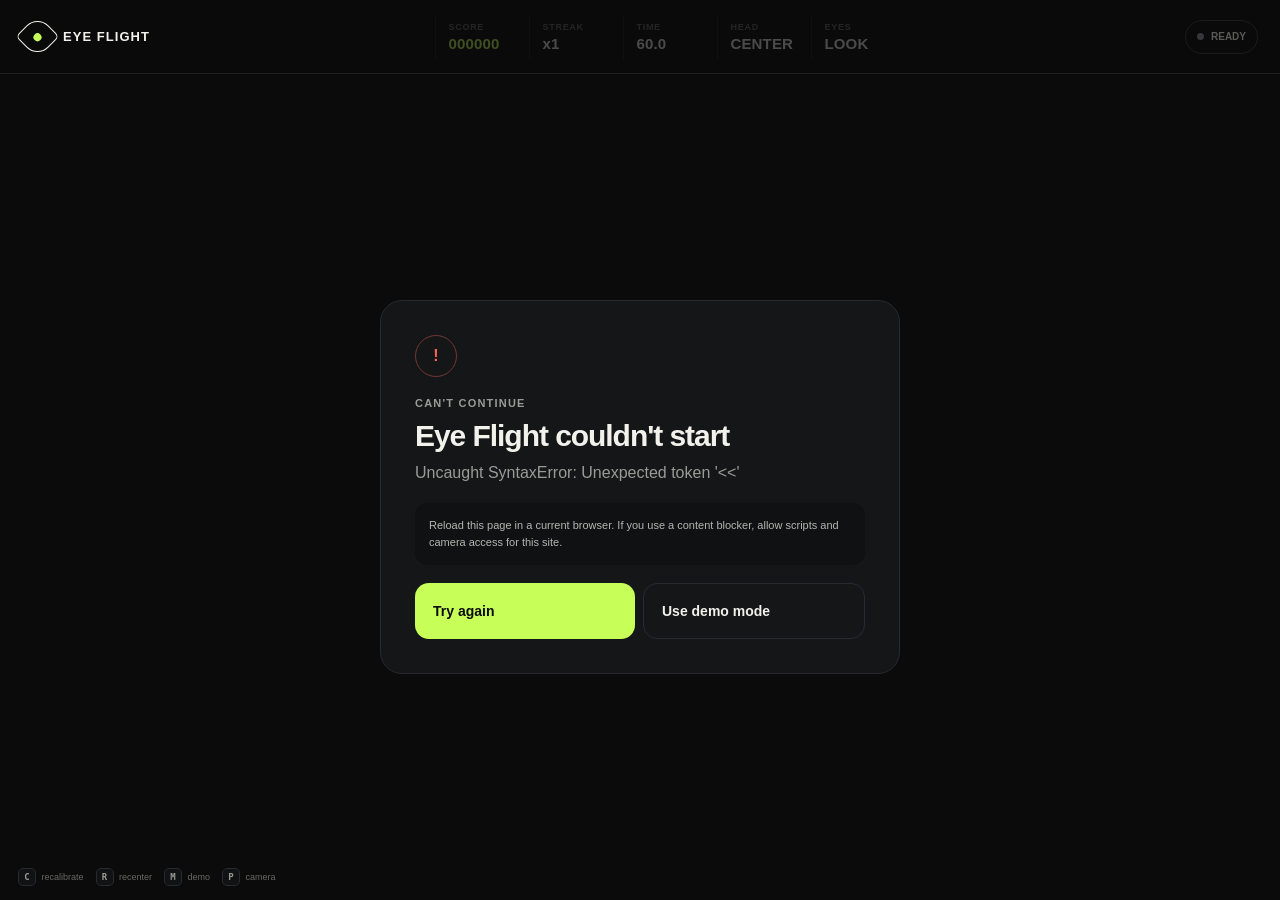
==== commit af2d83dc: "fdv" ====
--- a/index.html
+++ b/index.html
@@ -158,8 +158,13 @@
 
   <section class="screen calibration-screen" id="calibrationScreen">
     <div class="cal-copy">
+<<<<<<< HEAD
       <div><p class="eyebrow" id="calEyebrow">PERSONAL GAZE SETUP</p><h2>Follow each dot with your eyes</h2><p id="calDescription">Keep your head still for eye calibration. Once you launch, head movement becomes the flight control.</p></div>
       <div class="cal-count"><span id="calStage">MAP</span><b id="calCounter">1 / 21</b></div>
+=======
+      <div><p class="eyebrow">PERSONAL GAZE SETUP</p><h2>Follow each dot with your eyes</h2><p>Take your time. Hold each dot steadily until it advances — the phone setup now waits for fresh, stable eye samples.</p></div>
+      <div class="cal-count"><span id="calStage">MAP</span><b id="calCounter">1 / 25</b></div>
+>>>>>>> f5af1189569bfc8f9903689c1055c5dce91ef747
     </div>
     <div id="calPoint" class="cal-point"><span class="cal-ring"></span><i></i></div>
     <div id="calWarning" class="warning"><strong>Can't see your eyes clearly.</strong><span>Face the camera and use even front lighting.</span></div>
--- a/styles.css
+++ b/styles.css
@@ -297,10 +297,22 @@
 }
 
 
+<<<<<<< HEAD
 .recenter-button{display:none}
 body[data-state=ready] .recenter-button,
 body[data-state=play] .recenter-button{display:inline-flex;align-items:center;justify-content:center}
 @media(max-width:650px){
   .top-actions{gap:5px}
   .recenter-button{height:31px;padding:0 9px;font-size:10px}
-}
+=======
+/* Mobile precision 1.0.2: make the longer setup feel intentional. */
+@media(max-width:760px),(pointer:coarse){
+  .cal-copy>div>p:last-child{
+    max-width:280px;
+    line-height:1.45;
+  }
+  .cal-ring{
+    animation-duration:1.35s;
+  }
+>>>>>>> f5af1189569bfc8f9903689c1055c5dce91ef747
+}
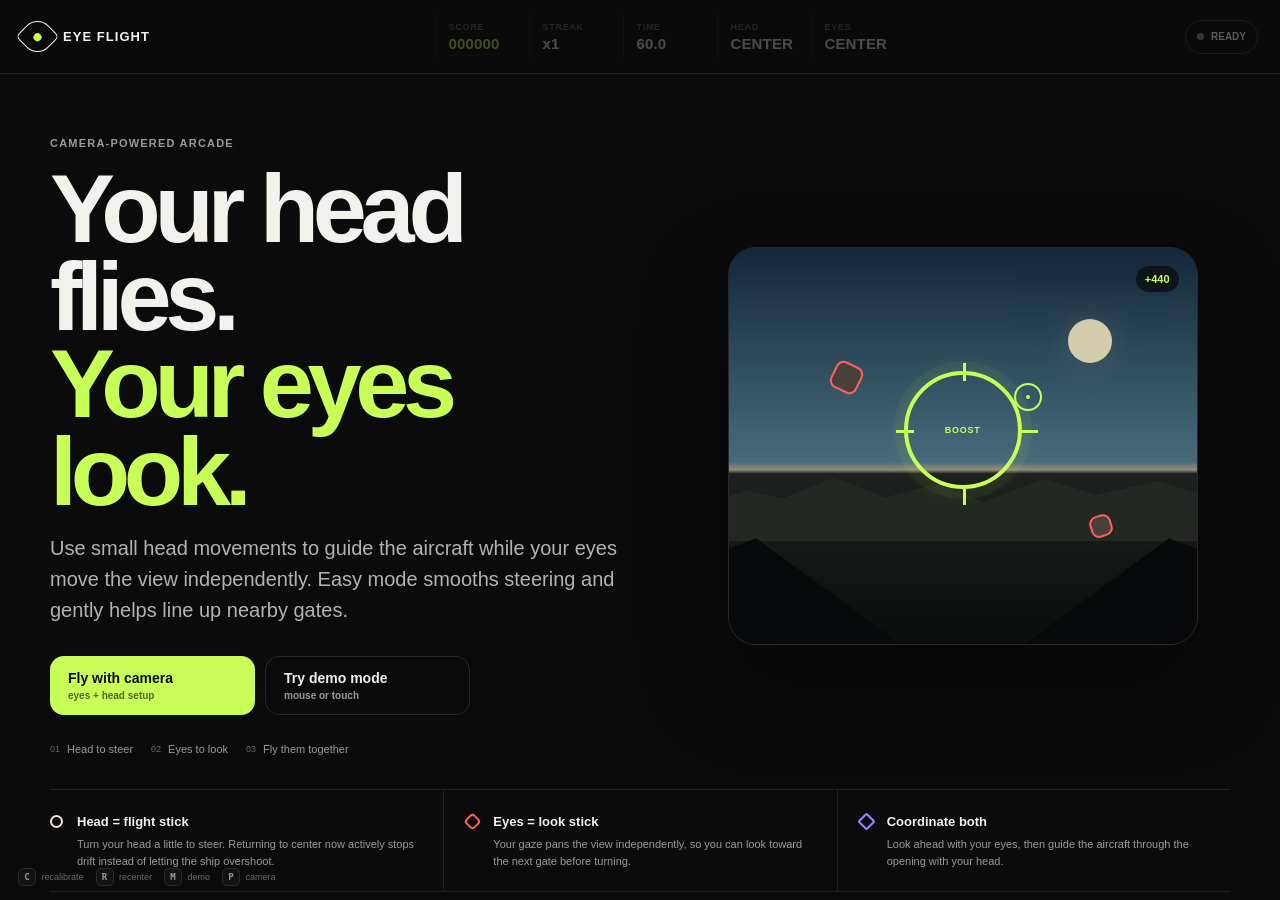
==== commit 46b07d2e: "fdv" ====
--- a/index.html
+++ b/index.html
@@ -158,13 +158,8 @@
 
   <section class="screen calibration-screen" id="calibrationScreen">
     <div class="cal-copy">
-<<<<<<< HEAD
       <div><p class="eyebrow" id="calEyebrow">PERSONAL GAZE SETUP</p><h2>Follow each dot with your eyes</h2><p id="calDescription">Keep your head still for eye calibration. Once you launch, head movement becomes the flight control.</p></div>
       <div class="cal-count"><span id="calStage">MAP</span><b id="calCounter">1 / 21</b></div>
-=======
-      <div><p class="eyebrow">PERSONAL GAZE SETUP</p><h2>Follow each dot with your eyes</h2><p>Take your time. Hold each dot steadily until it advances — the phone setup now waits for fresh, stable eye samples.</p></div>
-      <div class="cal-count"><span id="calStage">MAP</span><b id="calCounter">1 / 25</b></div>
->>>>>>> f5af1189569bfc8f9903689c1055c5dce91ef747
     </div>
     <div id="calPoint" class="cal-point"><span class="cal-ring"></span><i></i></div>
     <div id="calWarning" class="warning"><strong>Can't see your eyes clearly.</strong><span>Face the camera and use even front lighting.</span></div>
--- a/styles.css
+++ b/styles.css
@@ -297,22 +297,10 @@
 }
 
 
-<<<<<<< HEAD
 .recenter-button{display:none}
 body[data-state=ready] .recenter-button,
 body[data-state=play] .recenter-button{display:inline-flex;align-items:center;justify-content:center}
 @media(max-width:650px){
   .top-actions{gap:5px}
   .recenter-button{height:31px;padding:0 9px;font-size:10px}
-=======
-/* Mobile precision 1.0.2: make the longer setup feel intentional. */
-@media(max-width:760px),(pointer:coarse){
-  .cal-copy>div>p:last-child{
-    max-width:280px;
-    line-height:1.45;
-  }
-  .cal-ring{
-    animation-duration:1.35s;
-  }
->>>>>>> f5af1189569bfc8f9903689c1055c5dce91ef747
-}
+}
